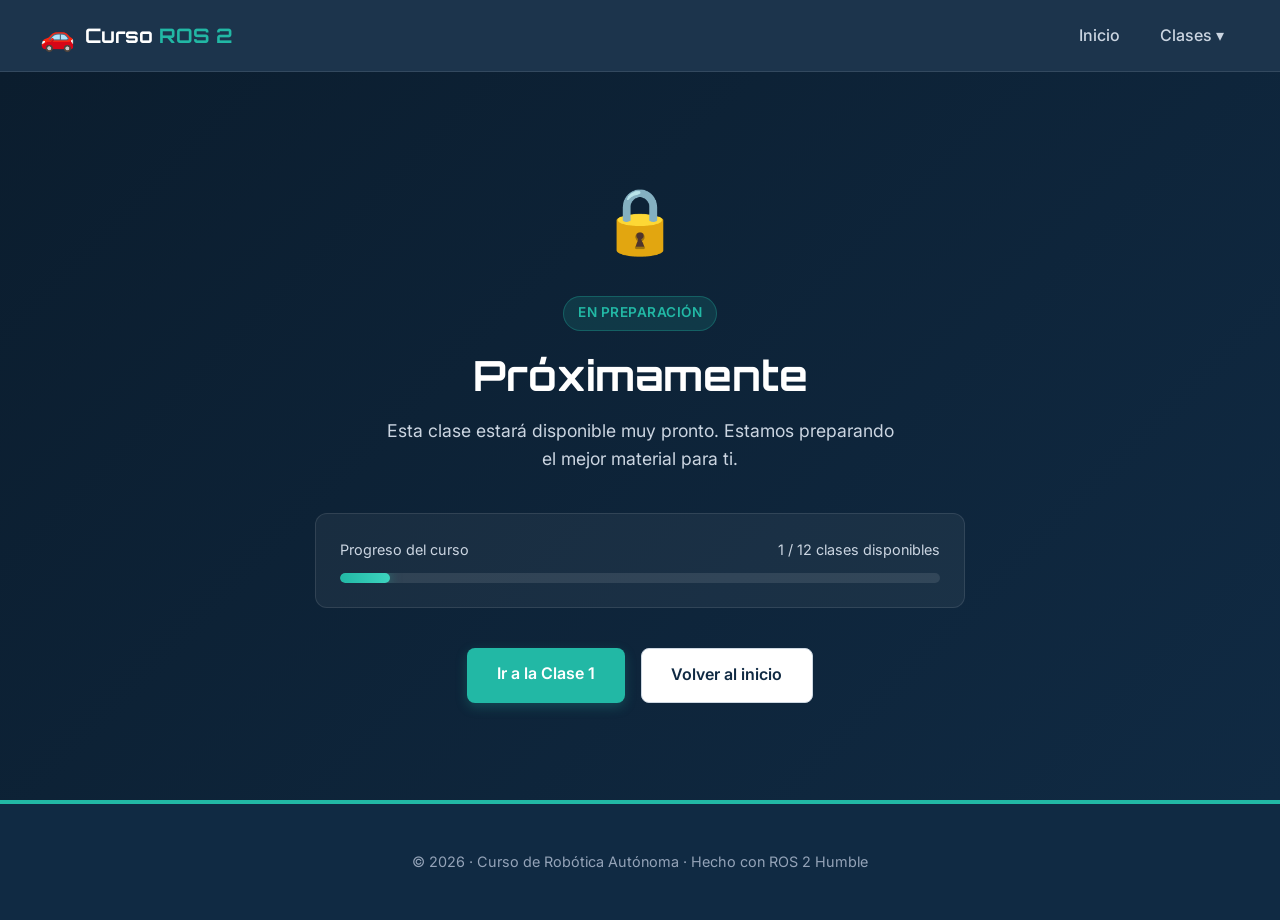
==== proximamente.html @ afa0e0f7 "actualizacion clase 1" ====
<!DOCTYPE html>
<html lang="es">
<head>
    <meta charset="UTF-8">
    <meta name="viewport" content="width=device-width, initial-scale=1.0">
    <title>Próximamente | Curso ROS 2</title>
    <meta name="robots" content="noindex">
    <link rel="preconnect" href="https://fonts.googleapis.com">
    <link rel="preconnect" href="https://fonts.gstatic.com" crossorigin>
    <link href="https://fonts.googleapis.com/css2?family=Orbitron:wght@500;700&family=Inter:wght@300;400;500;600&display=swap" rel="stylesheet">
    <link rel="stylesheet" href="styles.css">
</head>
<body>

    <header class="site-header">
        <div class="brand">
            <span class="brand-logo-emoji">🚗</span>
            <span class="brand-name">Curso <span class="highlight">ROS 2</span></span>
        </div>

        <button class="nav-toggle" aria-label="Abrir menú de navegación" aria-expanded="false" aria-controls="main-nav">
            <span class="hamburger"></span>
        </button>

        <nav class="main-nav" id="main-nav">
            <ul>
                <li><a href="index.html">Inicio</a></li>
                <li class="dropdown">
                    <a href="#" class="dropbtn">Clases ▾</a>
                    <div class="dropdown-content">
                        <a href="clases/clase-01.html">Clase 1: Introducción a ROS 2</a>
                        <a href="proximamente.html?clase=2">Clase 2: Configuración del entorno</a>
                        <a href="proximamente.html?clase=3">Clase 3: Nodos y Tópicos</a>
                        <a href="proximamente.html?clase=4">Clase 4: URDF y Modelado</a>
                        <a href="proximamente.html?clase=5">Clase 5: Simulación en Gazebo</a>
                        <a href="proximamente.html?clase=6">Clase 6: Sensores e IMU</a>
                        <a href="proximamente.html?clase=7">Clase 7: Odometría y Cinemática</a>
                        <a href="proximamente.html?clase=8">Clase 8: Mapeo (SLAM)</a>
                        <a href="proximamente.html?clase=9">Clase 9: Localización (AMCL)</a>
                        <a href="proximamente.html?clase=10">Clase 10: Navegación Autónoma (Nav2)</a>
                        <a href="proximamente.html?clase=11">Clase 11: Planificación de Conductas</a>
                        <a href="proximamente.html?clase=12">Clase 12: Proyecto Final</a>
                    </div>
                </li>
            </ul>
        </nav>
    </header>

    <main>
        <section class="coming-soon-section">
            <div class="coming-soon-content">
                <div class="coming-icon">🔒</div>
                <span class="badge">En preparación</span>
                <h1 id="coming-title">Próximamente</h1>
                <p id="coming-description">
                    Esta clase estará disponible muy pronto. Estamos preparando el mejor material para ti.
                </p>

                <div class="progress-block">
                    <div class="progress-label">
                        <span>Progreso del curso</span>
                        <span id="progress-text">1 / 12 clases disponibles</span>
                    </div>
                    <div class="progress-bar">
                        <div class="progress-fill" style="width: 8.33%;"></div>
                    </div>
                </div>

                <div class="hero-actions" style="margin-top: 2.5rem;">
                    <a href="clases/clase-01.html" class="btn-primary">Ir a la Clase 1</a>
                    <a href="index.html" class="btn-secondary">Volver al inicio</a>
                </div>
            </div>
        </section>
    </main>

    <footer class="site-footer">
        <p>&copy; 2026 · Curso de Robótica Autónoma · Hecho con ROS 2 Humble</p>
    </footer>

    <script src="menu.js"></script>

    <!-- Script para personalizar según la clase solicitada -->
    <script>
        (function () {
            // Títulos actualizados según el PDF del curso
            const titulos = {
                1: 'Introducción a ROS 2 y Setup',
                2: 'Control de Servomotores en ESP32',
                3: 'Puente Serial ESP32 ↔ ROS 2 (rclpy)',
                4: 'Cinemática Directa e Inversa (FK/IK)',
                5: 'URDF del Manipulador R-R-R',
                6: 'Cinemática Directa + joint_state_publisher',
                7: 'Cinemática Inversa (IK) Geométrica en Python',
                8: 'Introducción a micro-ROS y Setup',
                9: 'Suscripción Nativa a /joint_states',
                10: 'Red Multidispositivo: 2 ESP32 en ROS 2',
                11: 'GUI en Python (Sliders y Pose)',
                12: 'Misión Final: Pick & Place'
            };

            const params = new URLSearchParams(window.location.search);
            const num = parseInt(params.get('clase'), 10);

            if (num && titulos[num]) {
                document.getElementById('coming-title').textContent = 'Clase ' + num + ': ' + titulos[num];
                document.getElementById('coming-description').textContent =
                    'La Clase ' + num + ' está en preparación. Muy pronto tendrás acceso a este módulo del curso.';
                document.title = 'Clase ' + num + ' (Próximamente) | Curso Brazo Robótico ROS 2';
            }

            const disponibles = 1; // 👈 Cambia a 2, 3, etc. cuando desbloquees nuevas clases
            const total = 12;
            const pct = (disponibles / total * 100).toFixed(2);
            document.querySelector('.progress-fill').style.width = pct + '%';
            document.getElementById('progress-text').textContent =
                disponibles + ' / ' + total + ' clases disponibles';
        })();
    </script>

</body>
</html>
---- styles.css ----
/* ============================================
   VARIABLES
   ============================================ */
:root {
    --primary: #168AAD;
    --primary-dark: #102A43;
    --primary-light: #D9EAF0;
    --accent: #22B8A5;
    --accent-hover: #1ca08f;
    --text: rgb(35, 41, 49);
    --text-muted: rgb(100, 110, 120);
    --bg: #F4F7FA;
    --card-bg: #ffffff;

    --header-height: 72px;
    --container-padding: 2.5rem;
    --container-max: 1150px;
}

/* ============================================
   RESET / BASE
   ============================================ */
*,
*::before,
*::after { box-sizing: border-box; }

html {
    scroll-behavior: smooth;
    -webkit-text-size-adjust: 100%;
}

body {
    margin: 0;
    min-height: 100vh;
    display: flex;
    flex-direction: column;
    font-family: 'Inter', system-ui, -apple-system, sans-serif;
    background: var(--bg);
    color: var(--text);
    line-height: 1.6;
    overflow-x: hidden;
}

img, video {
    max-width: 100%;
    height: auto;
    display: block;
}

a { color: var(--primary); }
a:hover { color: var(--accent); }

/* ============================================
   HEADER + NAV
   ============================================ */
.site-header {
    position: sticky;
    top: 0;
    z-index: 100;
    display: flex;
    justify-content: space-between;
    align-items: center;
    padding: 0.9rem var(--container-padding);
    background: rgba(16, 42, 67, 0.95);
    backdrop-filter: blur(8px);
    -webkit-backdrop-filter: blur(8px);
    color: #fff;
    border-bottom: 1px solid rgba(255, 255, 255, 0.1);
    min-height: var(--header-height);
}

.brand {
    display: flex;
    align-items: center;
    gap: 0.6rem;
    min-width: 0;
}

.brand-logo-emoji {
    font-size: 1.75rem;
    line-height: 1;
    flex-shrink: 0;
}

.brand-name {
    font-family: 'Orbitron', sans-serif;
    font-size: 1.25rem;
    font-weight: 700;
    white-space: nowrap;
}

.brand-name .highlight { color: var(--accent); }

/* Navegación */
.main-nav ul {
    display: flex;
    gap: 0.5rem;
    list-style: none;
    margin: 0;
    padding: 0;
    align-items: center;
}

.main-nav a {
    display: block;
    padding: 0.5rem 1rem;
    color: #cbd5e1;
    text-decoration: none;
    font-weight: 500;
    border-radius: 6px;
    transition: all 0.2s ease;
    white-space: nowrap;
}

.main-nav a:hover,
.main-nav a.active {
    color: #fff;
    background: var(--primary-dark);
}

/* Dropdown */
.dropdown { position: relative; }

.dropdown-content {
    display: none;
    position: absolute;
    right: 0;
    top: 100%;
    background: #fff;
    min-width: 280px;
    max-width: 90vw;
    box-shadow: 0 8px 24px rgba(0, 0, 0, 0.15);
    border-radius: 8px;
    z-index: 1000;
    overflow: hidden;
    margin-top: 0.25rem;
    border: 1px solid rgb(230, 235, 240);
}

.dropdown-content a {
    color: var(--text);
    padding: 0.75rem 1rem;
    display: block;
    font-size: 0.9rem;
    border-bottom: 1px solid #f3f4f6;
    border-radius: 0;
}

.dropdown-content a:last-child { border-bottom: none; }

.dropdown-content a:hover,
.dropdown-content a.active {
    background: var(--primary-light);
    color: var(--primary-dark);
}

/* Mostrar dropdown al hover (desktop) */
@media (hover: hover) and (min-width: 769px) {
    .dropdown:hover .dropdown-content,
    .dropdown:focus-within .dropdown-content {
        display: block;
    }
}

/* Botón hamburguesa */
.nav-toggle {
    display: none;
    background: transparent;
    border: 1px solid rgba(255, 255, 255, 0.2);
    border-radius: 8px;
    padding: 0.6rem;
    cursor: pointer;
    width: 44px;
    height: 44px;
    align-items: center;
    justify-content: center;
    flex-shrink: 0;
    transition: background 0.2s, border-color 0.2s;
}

.nav-toggle:hover {
    background: rgba(255, 255, 255, 0.08);
    border-color: rgba(255, 255, 255, 0.4);
}

.nav-toggle:focus-visible {
    outline: 2px solid var(--accent);
    outline-offset: 2px;
}

.hamburger,
.hamburger::before,
.hamburger::after {
    display: block;
    width: 22px;
    height: 2px;
    background: #fff;
    border-radius: 2px;
    transition: transform 0.3s, opacity 0.3s;
}

.hamburger { position: relative; }
.hamburger::before,
.hamburger::after {
    content: '';
    position: absolute;
    left: 0;
}
.hamburger::before { top: -7px; }
.hamburger::after  { top: 7px; }

.nav-toggle.is-active .hamburger { background: transparent; }
.nav-toggle.is-active .hamburger::before { top: 0; transform: rotate(45deg); }
.nav-toggle.is-active .hamburger::after  { top: 0; transform: rotate(-45deg); }

/* ============================================
   HERO (index)
   ============================================ */
.hero {
    text-align: center;
    padding: 6rem 1.5rem 5rem;
    background: linear-gradient(135deg, #0b1d2e 0%, var(--primary-dark) 100%);
    color: #fff;
}

.hero-content {
    max-width: 750px;
    margin: 0 auto;
}

.badge {
    display: inline-block;
    padding: 0.35rem 0.85rem;
    background: rgba(34, 184, 165, 0.15);
    color: var(--accent);
    border: 1px solid rgba(34, 184, 165, 0.3);
    border-radius: 50px;
    font-size: 0.85rem;
    font-weight: 600;
    margin-bottom: 1.25rem;
    text-transform: uppercase;
    letter-spacing: 0.5px;
}

.hero h1 {
    font-family: 'Orbitron', sans-serif;
    font-size: clamp(1.75rem, 4vw, 3.2rem);
    margin: 0 0 1.25rem;
    line-height: 1.2;
    word-wrap: break-word;
}

.hero p {
    font-size: clamp(1rem, 1.5vw, 1.15rem);
    color: #cbd5e1;
    max-width: 620px;
    margin: 0 auto 2.5rem;
}

.hero-actions {
    display: flex;
    gap: 1rem;
    justify-content: center;
    flex-wrap: wrap;
}

/* ============================================
   BOTONES
   ============================================ */
.btn-primary,
.btn-secondary {
    display: inline-block;
    padding: 0.85rem 1.85rem;
    text-decoration: none;
    border-radius: 8px;
    font-weight: 600;
    transition: all 0.2s ease;
    text-align: center;
    max-width: 100%;
    border: none;
    cursor: pointer;
    font-family: inherit;
    font-size: 1rem;
}

.btn-primary {
    background: var(--accent);
    color: #fff;
    box-shadow: 0 4px 12px rgba(34, 184, 165, 0.25);
}

.btn-primary:hover {
    transform: translateY(-2px);
    background: var(--accent-hover);
    color: #fff;
}

.btn-secondary {
    background: transparent;
    color: #fff;
    border: 1px solid rgba(255, 255, 255, 0.3);
}

.btn-secondary:hover {
    background: rgba(255, 255, 255, 0.08);
    border-color: #fff;
    color: #fff;
}

.btn-small {
    padding: 0.55rem 1.15rem;
    font-size: 0.9rem;
    margin-top: 0.75rem;
}

/* En fondos claros, .btn-secondary se ve mal — override */
.class-content .btn-secondary,
.service-card .btn-secondary,
.coming-soon-content .btn-secondary {
    color: var(--primary-dark);
    border-color: rgb(205, 215, 225);
    background: #fff;
}

.class-content .btn-secondary:hover,
.service-card .btn-secondary:hover,
.coming-soon-content .btn-secondary:hover {
    background: var(--primary-light);
    border-color: var(--accent);
    color: var(--primary-dark);
}

.btn-back {
    display: inline-flex;
    align-items: center;
    gap: 0.5rem;
    color: var(--primary-dark);
    text-decoration: none;
    font-weight: 600;
    font-size: 0.95rem;
    padding: 0.5rem 1rem;
    background: rgba(255, 255, 255, 0.9);
    border: 1px solid rgba(255, 255, 255, 0.3);
    border-radius: 8px;
    transition: all 0.2s ease;
    margin-bottom: 1.5rem;
}

.btn-back:hover {
    background: #fff;
    transform: translateX(-3px);
    color: var(--primary-dark);
}

/* ============================================
   SECCIÓN DE SERVICIOS (Temario)
   ============================================ */
.services {
    padding: 5rem 1.5rem;
    max-width: var(--container-max);
    margin: 0 auto;
    width: 100%;
}

.services h2 {
    text-align: center;
    font-family: 'Orbitron', sans-serif;
    font-size: clamp(1.5rem, 3vw, 2rem);
    margin: 0 auto 3rem;
    color: var(--primary-dark);
}

.services-grid {
    display: grid;
    grid-template-columns: repeat(auto-fit, minmax(280px, 1fr));
    gap: 1.75rem;
}

.service-card {
    padding: 2rem;
    background: var(--card-bg);
    border-top: 4px solid var(--accent);
    border-radius: 12px;
    box-shadow: 0 10px 25px rgba(0, 0, 0, 0.04);
    transition: transform 0.2s ease, box-shadow 0.2s ease;
    display: flex;
    flex-direction: column;
}

.service-card:hover {
    transform: translateY(-4px);
    box-shadow: 0 14px 30px rgba(0, 0, 0, 0.08);
}

.service-card.locked {
    border-top-color: #cbd5e1;
    opacity: 0.85;
}

.service-card.locked:hover {
    transform: none;
    box-shadow: 0 10px 25px rgba(0, 0, 0, 0.04);
}

.card-icon {
    font-size: 2rem;
    margin-bottom: 0.75rem;
}

.service-card h3 {
    margin: 0 0 0.5rem;
    color: var(--primary-dark);
    font-size: 1.15rem;
}

.service-card p {
    color: var(--text-muted);
    margin: 0 0 0.5rem;
    font-size: 0.95rem;
    flex-grow: 1;
}

/* ============================================
   CLASS HERO (clase-XX)
   ============================================ */
.class-hero {
    background: linear-gradient(135deg, #0b1d2e 0%, var(--primary-dark) 100%);
    color: #fff;
    padding: 3rem 1.5rem 4rem;
    text-align: center;
}

.class-hero-content {
    max-width: 800px;
    margin: 0 auto;
}

.class-hero h1 {
    font-family: 'Orbitron', sans-serif;
    font-size: clamp(1.6rem, 3.5vw, 2.6rem);
    margin: 0 0 1rem;
    line-height: 1.2;
}

.class-hero p {
    color: #cbd5e1;
    font-size: clamp(1rem, 1.5vw, 1.15rem);
    margin: 0;
}

/* ============================================
   CONTENIDO DE CLASE
   ============================================ */
.container.class-content {
    max-width: 900px;
    margin: -2rem auto 3rem;
    background: #fff;
    padding: 3rem;
    border-radius: 16px;
    box-shadow: 0 10px 30px rgba(0, 0, 0, 0.06);
    position: relative;
    z-index: 2;
}

.class-content section {
    margin-bottom: 2.5rem;
}

.class-content h2 {
    font-family: 'Orbitron', sans-serif;
    color: var(--primary-dark);
    font-size: clamp(1.3rem, 2.5vw, 1.6rem);
    border-bottom: 2px solid var(--primary-light);
    padding-bottom: 0.5rem;
    margin-bottom: 1.25rem;
}

.class-content h3 {
    color: var(--primary-dark);
    font-size: 1.15rem;
    margin-top: 1.5rem;
    margin-bottom: 0.75rem;
}

.class-content ul {
    padding-left: 1.25rem;
    color: var(--text);
}

.class-content li {
    margin-bottom: 0.5rem;
}

.class-content figure {
    margin: 1.5rem 0;
    text-align: center;
}

.class-content figcaption {
    font-size: 0.85rem;
    color: var(--text-muted);
    margin-top: 0.5rem;
    font-style: italic;
}

.class-content img {
    border-radius: 8px;
    border: 1px solid rgb(230, 235, 240);
    margin: 1rem auto;
}

/* Inline code */
code {
    background: var(--primary-light);
    color: var(--primary-dark);
    padding: 0.15rem 0.4rem;
    border-radius: 4px;
    font-family: 'Courier New', Courier, monospace;
    font-size: 0.9em;
}

/* Bloques terminal */
.terminal-block {
    background: #0f172a;
    color: #e2e8f0;
    padding: 1rem 1.25rem;
    border-radius: 8px;
    font-family: 'Courier New', Courier, monospace;
    margin: 0.75rem 0 1.25rem;
    overflow-x: auto;
    font-size: 0.88rem;
    box-shadow: inset 0 0 8px rgba(0, 0, 0, 0.4);
    line-height: 1.7;
    border-left: 4px solid var(--accent);
}

.terminal-block code {
    background: transparent;
    color: #a5e2d6;
    padding: 0;
    font-size: inherit;
}

.terminal-block .comment {
    color: #94a3b8;
    font-style: italic;
}

/* Navegación entre clases */
.class-navigation {
    display: flex;
    justify-content: space-between;
    gap: 1rem;
    margin-top: 3rem;
    padding-top: 2rem;
    border-top: 1px solid rgb(230, 235, 240);
    flex-wrap: wrap;
}

/* ============================================
   COMING SOON (proximamente.html)
   ============================================ */
.coming-soon-section {
    text-align: center;
    padding: 5rem 1.5rem;
    background: linear-gradient(135deg, #0b1d2e 0%, var(--primary-dark) 100%);
    color: #fff;
    min-height: calc(100vh - var(--header-height) - 100px);
    display: flex;
    align-items: center;
    justify-content: center;
}

.coming-soon-content {
    max-width: 650px;
    width: 100%;
}

.coming-icon {
    font-size: 4rem;
    margin-bottom: 1.5rem;
    animation: pulse 2s ease-in-out infinite;
}

@keyframes pulse {
    0%, 100% { transform: scale(1); opacity: 1; }
    50% { transform: scale(1.08); opacity: 0.85; }
}

.coming-soon-content h1 {
    font-family: 'Orbitron', sans-serif;
    font-size: clamp(1.6rem, 4vw, 2.6rem);
    margin: 0 0 1rem;
    line-height: 1.2;
}

.coming-soon-content p {
    color: #cbd5e1;
    font-size: 1.1rem;
    margin: 0 auto 2.5rem;
    max-width: 520px;
}

.progress-block {
    background: rgba(255, 255, 255, 0.05);
    border: 1px solid rgba(255, 255, 255, 0.1);
    padding: 1.5rem;
    border-radius: 12px;
    margin-top: 2rem;
}

.progress-label {
    display: flex;
    justify-content: space-between;
    align-items: center;
    font-size: 0.9rem;
    color: #cbd5e1;
    margin-bottom: 0.75rem;
    gap: 1rem;
    flex-wrap: wrap;
}

.progress-bar {
    background: rgba(255, 255, 255, 0.1);
    height: 10px;
    border-radius: 50px;
    overflow: hidden;
    position: relative;
}

.progress-fill {
    background: linear-gradient(90deg, var(--accent) 0%, #3dd4bf 100%);
    height: 100%;
    border-radius: 50px;
    transition: width 0.6s ease;
    box-shadow: 0 0 12px rgba(34, 184, 165, 0.5);
}

/* ============================================
   FOOTER
   ============================================ */
.site-footer {
    margin-top: auto;
    padding: 2rem 1.5rem;
    text-align: center;
    background: var(--primary-dark);
    color: #94a3b8;
    font-size: 0.9rem;
    border-top: 4px solid var(--accent);
}

/* ============================================
   RESPONSIVE — TABLET (≤ 992px)
   ============================================ */
@media (max-width: 992px) {
    :root { --container-padding: 1.75rem; }

    .services { padding-left: 1.75rem; padding-right: 1.75rem; }

    .container.class-content {
        padding: 2.25rem;
        margin-left: 1.5rem;
        margin-right: 1.5rem;
    }

    .hero { padding: 5rem 1.5rem 4rem; }
}

/* ============================================
   RESPONSIVE — MÓVIL (≤ 768px)
   ============================================ */
@media (max-width: 768px) {
    :root {
        --container-padding: 1.25rem;
        --header-height: 64px;
    }

    .site-header {
        padding: 0.75rem var(--container-padding);
        flex-wrap: wrap;
    }

    .brand-logo-emoji { font-size: 1.5rem; }
    .brand-name { font-size: 1.1rem; }

    .nav-toggle { display: flex; }

    /* Panel de navegación desplegable */
    .main-nav {
        position: absolute;
        top: 100%;
        left: 0;
        right: 0;
        background: rgba(16, 42, 67, 0.98);
        backdrop-filter: blur(10px);
        -webkit-backdrop-filter: blur(10px);
        border-top: 1px solid rgba(255, 255, 255, 0.08);
        border-bottom: 1px solid rgba(255, 255, 255, 0.08);
        max-height: 0;
        overflow: hidden;
        transition: max-height 0.35s ease;
    }

    .main-nav.is-open {
        max-height: 85vh;
        overflow-y: auto;
    }

    .main-nav ul {
        flex-direction: column;
        gap: 0;
        padding: 0.75rem var(--container-padding) 1.25rem;
        align-items: stretch;
    }

    .main-nav a {
        padding: 0.9rem 1rem;
        font-size: 1rem;
        border-radius: 8px;
        color: #e2e8f0;
    }

    .main-nav a:hover,
    .main-nav a.active {
        background: rgba(34, 184, 165, 0.15);
        color: #fff;
    }

    /* Dropdown se convierte en acordeón */
    .dropdown { width: 100%; }

    .dropdown-content {
        position: static;
        display: none;
        box-shadow: none;
        background: rgba(0, 0, 0, 0.25);
        border: none;
        border-radius: 8px;
        margin-top: 0.5rem;
        max-height: 400px;
        overflow-y: auto;
    }

    .dropdown.open .dropdown-content { display: block; }

    .dropdown-content a {
        color: #cbd5e1;
        border-bottom: 1px solid rgba(255, 255, 255, 0.05);
        font-size: 0.92rem;
        padding: 0.75rem 1rem;
    }

    .dropdown-content a:hover,
    .dropdown-content a.active {
        background: rgba(34, 184, 165, 0.2);
        color: #fff;
    }

    /* HERO */
    .hero { padding: 3.5rem 1.25rem 3rem; }
    .hero h1 { font-size: clamp(1.5rem, 6vw, 2.2rem); margin-bottom: 1rem; }
    .hero p { font-size: 1rem; margin-bottom: 2rem; }
    .badge { font-size: 0.75rem; padding: 0.3rem 0.75rem; }

    .hero-actions {
        flex-direction: column;
        gap: 0.75rem;
    }

    .hero-actions .btn-primary,
    .hero-actions .btn-secondary {
        width: 100%;
        padding: 0.9rem 1.5rem;
    }

    /* SERVICIOS */
    .services { padding: 3.5rem 1.25rem; }
    .services h2 { margin-bottom: 2rem; }
    .services-grid {
        grid-template-columns: 1fr;
        gap: 1.25rem;
    }
    .service-card { padding: 1.75rem 1.5rem; }

    /* CLASS HERO */
    .class-hero { padding: 2.5rem 1.25rem 3rem; }

    /* CONTENIDO DE CLASE */
    .container.class-content {
        padding: 1.75rem 1.25rem;
        margin: -1.5rem 1rem 2rem;
        border-radius: 12px;
    }

    .terminal-block {
        padding: 0.85rem 1rem;
        font-size: 0.82rem;
    }

    .class-navigation {
        flex-direction: column;
        gap: 0.75rem;
    }

    .class-navigation .btn-secondary {
        width: 100%;
        text-align: center;
    }

    /* COMING SOON */
    .coming-soon-section { padding: 3.5rem 1.25rem; }
    .coming-icon { font-size: 3rem; }
    .progress-label { font-size: 0.85rem; }
}

/* ============================================
   RESPONSIVE — MÓVIL PEQUEÑO (≤ 480px)
   ============================================ */
@media (max-width: 480px) {
    .brand-name { font-size: 1rem; }
    .brand-logo-emoji { font-size: 1.35rem; }

    .hero { padding: 3rem 1rem 2.5rem; }

    .services,
    .coming-soon-section {
        padding-left: 1rem;
        padding-right: 1rem;
    }

    .container.class-content {
        padding: 1.25rem 1rem;
        margin-left: 0.75rem;
        margin-right: 0.75rem;
    }

    .service-card { padding: 1.5rem 1.25rem; }
    .card-icon { font-size: 1.75rem; }

    .class-hero { padding: 2rem 1rem 2.5rem; }
    .coming-icon { font-size: 2.5rem; }
    .progress-block { padding: 1.25rem 1rem; }

    .site-footer {
        font-size: 0.85rem;
        padding: 1.75rem 1rem;
    }
}

/* ============================================
   ACCESIBILIDAD
   ============================================ */
@media (prefers-reduced-motion: reduce) {
    *, *::before, *::after {
        animation-duration: 0.01ms !important;
        animation-iteration-count: 1 !important;
        transition-duration: 0.01ms !important;
        scroll-behavior: auto !important;
    }
}

/* ============================================
   MATERIALES NECESARIOS
   ============================================ */
.materials-section {
    background: #fff;
    padding: 3.5rem 1.5rem;
    border-top: 1px solid rgb(230, 235, 240);
    border-bottom: 1px solid rgb(230, 235, 240);
}

.materials-container {
    max-width: var(--container-max);
    margin: 0 auto;
    text-align: center;
}

.materials-container h2 {
    font-family: 'Orbitron', sans-serif;
    font-size: clamp(1.4rem, 2.5vw, 1.8rem);
    color: var(--primary-dark);
    margin: 0 0 0.75rem;
}

.materials-container > p {
    color: var(--text-muted);
    max-width: 680px;
    margin: 0 auto 2rem;
    font-size: 1rem;
}

.materials-grid {
    display: grid;
    grid-template-columns: repeat(auto-fit, minmax(180px, 1fr));
    gap: 1.25rem;
    max-width: 750px;
    margin: 0 auto;
}

.material-item {
    display: flex;
    flex-direction: column;
    align-items: center;
    gap: 0.35rem;
    padding: 1.5rem 1rem;
    background: var(--bg);
    border-radius: 12px;
    border: 1px solid rgb(230, 235, 240);
    transition: transform 0.2s, border-color 0.2s;
}

.material-item:hover {
    transform: translateY(-3px);
    border-color: var(--accent);
}

.material-icon {
    font-size: 2rem;
    margin-bottom: 0.5rem;
}

.material-item strong {
    font-family: 'Orbitron', sans-serif;
    font-size: 1.5rem;
    color: var(--primary-dark);
    line-height: 1;
}

.material-item span:last-child {
    font-size: 0.9rem;
    color: var(--text-muted);
    text-align: center;
}

/* ============================================
   MÓDULOS DEL TEMARIO
   ============================================ */
.module-group {
    margin-bottom: 3rem;
}

.module-group:last-child {
    margin-bottom: 0;
}

.module-header {
    display: flex;
    align-items: center;
    gap: 1rem;
    margin-bottom: 1.5rem;
    padding-bottom: 0.75rem;
    border-bottom: 2px solid var(--primary-light);
    flex-wrap: wrap;
}

.module-badge {
    display: inline-block;
    padding: 0.35rem 0.9rem;
    background: var(--primary-dark);
    color: var(--accent);
    border-radius: 6px;
    font-family: 'Orbitron', sans-serif;
    font-size: 0.75rem;
    font-weight: 700;
    text-transform: uppercase;
    letter-spacing: 0.5px;
    flex-shrink: 0;
}

.module-header h3 {
    font-family: 'Orbitron', sans-serif;
    font-size: clamp(1.05rem, 2vw, 1.3rem);
    color: var(--primary-dark);
    margin: 0;
    line-height: 1.3;
}

/* Reutiliza services-grid dentro de cada módulo */
.module-group .services-grid {
    grid-template-columns: repeat(auto-fit, minmax(280px, 1fr));
}

/* Responsive módulos */
@media (max-width: 768px) {
    .materials-section {
        padding: 2.5rem 1.25rem;
    }

    .materials-grid {
        grid-template-columns: repeat(3, 1fr);
        gap: 0.75rem;
    }

    .material-item {
        padding: 1rem 0.5rem;
    }

    .material-item strong {
        font-size: 1.2rem;
    }

    .material-item span:last-child {
        font-size: 0.8rem;
    }

    .module-header {
        gap: 0.65rem;
    }

    .module-group {
        margin-bottom: 2.25rem;
    }
}

@media (max-width: 480px) {
    .materials-grid {
        grid-template-columns: 1fr;
    }

    .module-badge {
        font-size: 0.7rem;
        padding: 0.3rem 0.75rem;
    }

    .module-header {
        flex-direction: column;
        align-items: flex-start;
        gap: 0.5rem;
    }
}
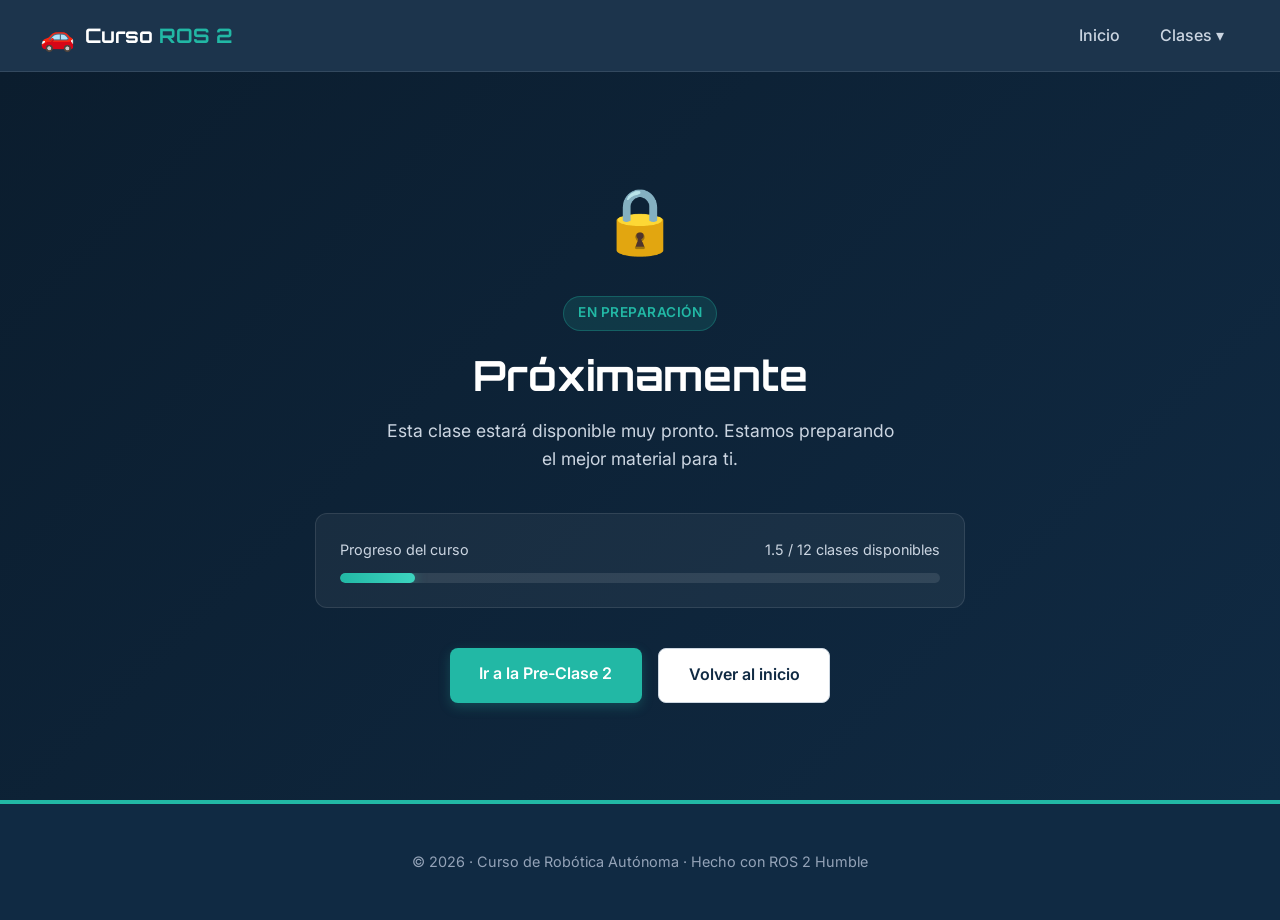
==== commit 599c4056: "update preclase 2" ====
--- a/proximamente.html
+++ b/proximamente.html
@@ -29,6 +29,7 @@
                     <a href="#" class="dropbtn">Clases ▾</a>
                     <div class="dropdown-content">
                         <a href="clases/clase-01.html">Clase 1: Introducción a ROS 2</a>
+                        <a href="clases/pre-clase-02.html">Pre-Clase 2: Ensamblaje del Brazo MeArm</a> 
                         <a href="proximamente.html?clase=2">Clase 2: Configuración del entorno</a>
                         <a href="proximamente.html?clase=3">Clase 3: Nodos y Tópicos</a>
                         <a href="proximamente.html?clase=4">Clase 4: URDF y Modelado</a>
@@ -67,7 +68,7 @@
                 </div>
 
                 <div class="hero-actions" style="margin-top: 2.5rem;">
-                    <a href="clases/clase-01.html" class="btn-primary">Ir a la Clase 1</a>
+                    <a href="clases/pre-clase-02.html" class="btn-primary">Ir a la Pre-Clase 2</a>
                     <a href="index.html" class="btn-secondary">Volver al inicio</a>
                 </div>
             </div>
@@ -109,7 +110,7 @@
                 document.title = 'Clase ' + num + ' (Próximamente) | Curso Brazo Robótico ROS 2';
             }
 
-            const disponibles = 1; // 👈 Cambia a 2, 3, etc. cuando desbloquees nuevas clases
+            const disponibles = 1.5; // 👈 Cambia a 2, 3, etc. cuando desbloquees nuevas clases
             const total = 12;
             const pct = (disponibles / total * 100).toFixed(2);
             document.querySelector('.progress-fill').style.width = pct + '%';
--- a/styles.css
+++ b/styles.css
@@ -848,6 +848,162 @@
 }
 
 /* ============================================
+   ENSAMBLAJE — Cajas de aviso y pasos
+   ============================================ */
+.warning-box {
+    background: #fff7ed;
+    border-left: 4px solid #f59e0b;
+    padding: 1rem 1.25rem;
+    border-radius: 8px;
+    margin: 1.25rem 0;
+    color: #78350f;
+    font-size: 0.95rem;
+}
+
+.info-box {
+    background: var(--primary-light);
+    border-left: 4px solid var(--primary);
+    padding: 1rem 1.25rem;
+    border-radius: 8px;
+    margin: 1.25rem 0;
+    color: var(--primary-dark);
+    font-size: 0.95rem;
+}
+
+/* Pasos de ensamblaje */
+.assembly-step {
+    background: #fff;
+    border: 1px solid rgb(230, 235, 240);
+    border-radius: 12px;
+    padding: 1.75rem;
+    margin-bottom: 1.5rem;
+    box-shadow: 0 4px 12px rgba(0, 0, 0, 0.03);
+}
+
+.assembly-step h3 {
+    margin-top: 0 !important;
+    margin-bottom: 0.75rem;
+    color: var(--primary-dark);
+    font-size: 1.15rem;
+    border-bottom: none !important;
+    padding-bottom: 0 !important;
+}
+
+.assembly-step > p {
+    color: var(--text);
+    margin-bottom: 1rem;
+}
+
+.assembly-step figure {
+    margin: 1rem 0 0;
+    text-align: center;
+}
+
+.assembly-step figure img {
+    max-width: 100%;
+    height: auto;
+    max-height: 520px;
+    object-fit: contain;
+    border-radius: 8px;
+    border: 1px solid rgb(230, 235, 240);
+    background: #fafbfc;
+    padding: 0.5rem;
+    margin: 0 auto;
+}
+
+/* Grid de imágenes (vistas múltiples) */
+.image-grid {
+    display: grid;
+    grid-template-columns: repeat(auto-fit, minmax(200px, 1fr));
+    gap: 1rem;
+    margin-top: 1rem;
+}
+
+.image-grid figure {
+    margin: 0;
+}
+
+.image-grid figure img {
+    width: 100%;
+    height: 220px;
+    object-fit: contain;
+    border-radius: 8px;
+    border: 1px solid rgb(230, 235, 240);
+    background: #fafbfc;
+    padding: 0.5rem;
+}
+
+/* Checklist */
+.checklist {
+    list-style: none;
+    padding-left: 0;
+    margin: 1rem 0;
+}
+
+.checklist li {
+    padding: 0.65rem 0 0.65rem 2rem;
+    position: relative;
+    border-bottom: 1px solid rgb(240, 243, 246);
+    color: var(--text);
+}
+
+.checklist li:last-child {
+    border-bottom: none;
+}
+
+.checklist li::before {
+    content: '✓';
+    position: absolute;
+    left: 0;
+    top: 0.65rem;
+    width: 1.4rem;
+    height: 1.4rem;
+    background: var(--accent);
+    color: #fff;
+    border-radius: 50%;
+    display: flex;
+    align-items: center;
+    justify-content: center;
+    font-size: 0.75rem;
+    font-weight: bold;
+}
+
+/* Responsive ensamblaje */
+@media (max-width: 768px) {
+    .assembly-step {
+        padding: 1.25rem;
+    }
+
+    .image-grid {
+        grid-template-columns: repeat(auto-fit, minmax(140px, 1fr));
+        gap: 0.75rem;
+    }
+
+    .image-grid figure img {
+        height: 160px;
+    }
+
+    .assembly-step figure img {
+        max-height: 300px;
+    }
+}
+
+@media (max-width: 480px) {
+    .image-grid {
+        grid-template-columns: 1fr;
+    }
+
+    .image-grid figure img {
+        height: 200px;
+    }
+
+    .assembly-step {
+        padding: 1rem;
+    }
+}
+
+
+/* ============================================
    ACCESIBILIDAD
    ============================================ */
 @media (prefers-reduced-motion: reduce) {
